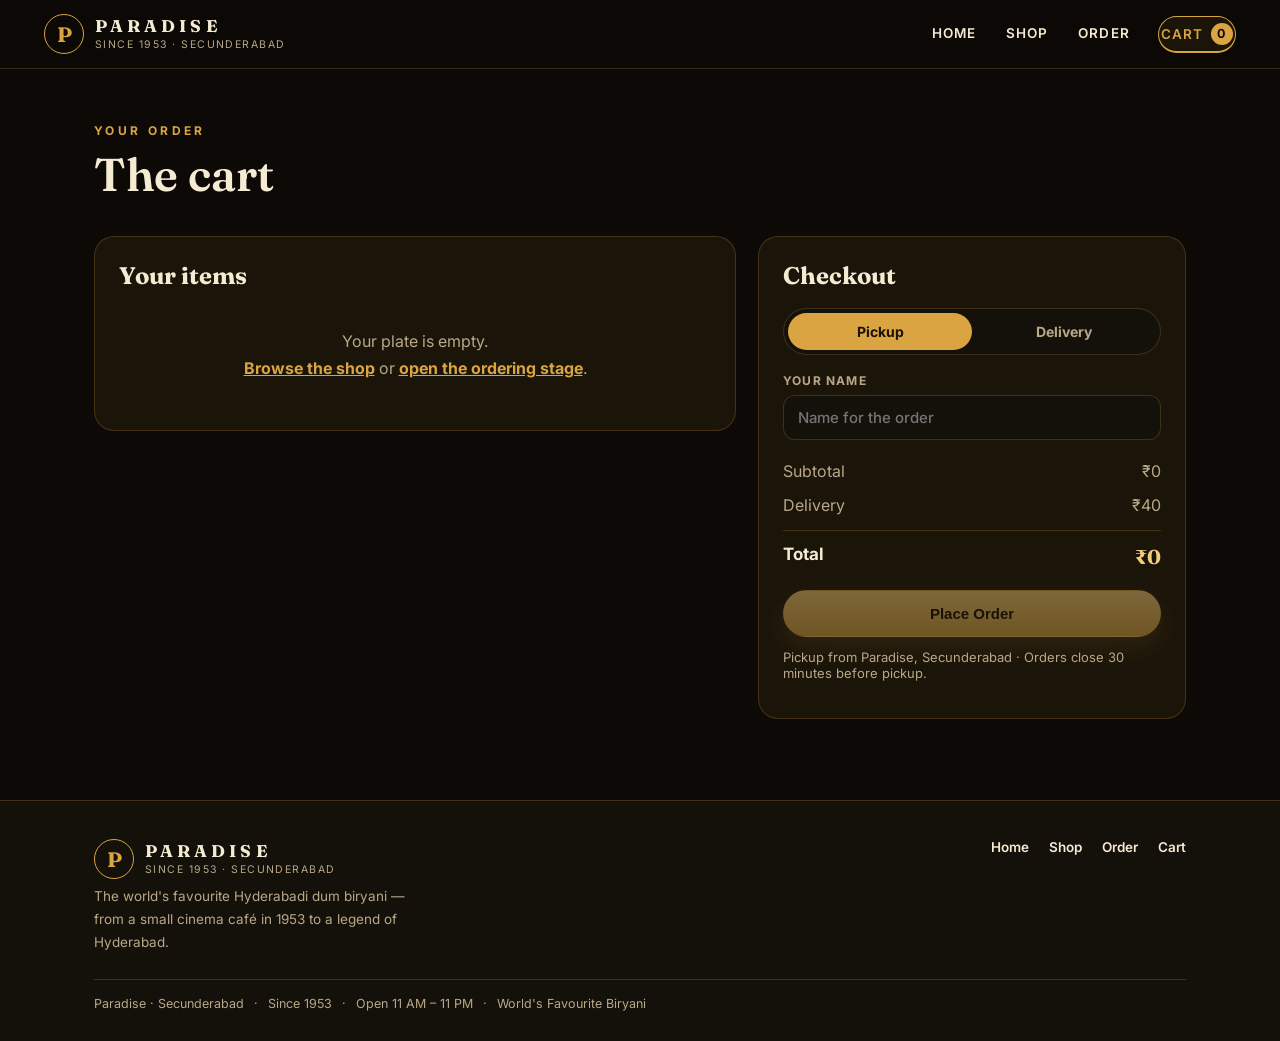
==== cart.html @ 835c9aaf "Complete multi-page site: landing, shop, cart + order stage on shared localStorage cart" ====
<!DOCTYPE html>
<html lang="en">
<head>
<meta charset="UTF-8">
<meta name="viewport" content="width=device-width, initial-scale=1.0, viewport-fit=cover">
<title>Cart — Paradise Restaurant | Your Order</title>
<meta name="description" content="Your Paradise order — review your biryanis and kebabs, choose pickup or delivery, and place the order.">
<link rel="icon" href="data:image/svg+xml,%3Csvg xmlns='http://www.w3.org/2000/svg' viewBox='0 0 64 64'%3E%3Ccircle cx='32' cy='32' r='30' fill='%230c0906' stroke='%23d9a441' stroke-width='2'/%3E%3Ctext x='32' y='44' font-family='Georgia,serif' font-size='34' font-weight='700' fill='%23d9a441' text-anchor='middle'%3EP%3C/text%3E%3C/svg%3E">
<link rel="preconnect" href="https://fonts.googleapis.com">
<link rel="preconnect" href="https://fonts.gstatic.com" crossorigin>
<link href="https://fonts.googleapis.com/css2?family=Fraunces:opsz,wght@9..144,500;9..144,600;9..144,700&family=Inter:wght@400;500;600;700&display=swap" rel="stylesheet">
<link rel="stylesheet" href="site.css">
</head>
<body class="site">

<header class="sitenav">
  <a class="brand" href="index.html">
    <span class="brand-mark">P</span>
    <span class="brand-text"><span class="brand-name">PARADISE</span><span class="brand-sub">Since 1953 · Secunderabad</span></span>
  </a>
  <nav class="navlinks">
    <a href="index.html">Home</a>
    <a href="shop.html">Shop</a>
    <a href="order.html">Order</a>
    <a class="cart-link active" href="cart.html" id="navCart">Cart <span class="cart-badge" data-cart-count>0</span></a>
  </nav>
</header>

<section class="sec" style="padding-top:clamp(36px,6vh,56px)">
  <div class="wrap">
    <div class="sec-head">
      <p class="eyebrow">Your Order</p>
      <h1 class="sec-title" style="font-family:var(--serif)">The cart</h1>
    </div>

    <div id="cartMain">
      <div class="cart-layout">
        <div class="panel">
          <h2>Your items</h2>
          <div id="cartLines"></div>
          <p class="cart-empty-page" id="cartEmptyPage">Your plate is empty.<br><a href="shop.html" style="color:var(--gold);font-weight:700">Browse the shop</a> or <a href="order.html" style="color:var(--gold);font-weight:700">open the ordering stage</a>.</p>
        </div>

        <div class="panel">
          <h2>Checkout</h2>
          <div class="mode-toggle" role="group" aria-label="Pickup or delivery">
            <button id="modePickup" class="active">Pickup</button>
            <button id="modeDelivery">Delivery</button>
          </div>
          <label class="field"><span>Your name</span><input id="custName" type="text" placeholder="Name for the order" autocomplete="name"></label>
          <div id="deliveryFields" hidden>
            <label class="field"><span>Delivery address</span><textarea id="custAddress" rows="3" placeholder="House no, street, area, landmark"></textarea></label>
          </div>
          <div class="tot-row"><span>Subtotal</span><span id="totSubtotal">₹0</span></div>
          <div class="tot-row" id="deliveryRow" hidden><span>Delivery</span><span>₹40</span></div>
          <div class="tot-row grand"><span>Total</span><span id="totGrand">₹0</span></div>
          <button class="btn btn-gold place-btn" id="placeOrder">Place Order</button>
          <p class="note-line">Pickup from Paradise, Secunderabad · Orders close 30 minutes before pickup.</p>
        </div>
      </div>
    </div>

    <div id="confirmMain" hidden>
      <div class="panel" style="max-width:620px;margin:0 auto;text-align:left">
        <div class="confirm-seal">✓</div>
        <h2 style="font-family:var(--serif);margin:0 0 6px;font-size:28px">Order confirmed</h2>
        <p style="color:var(--muted);margin:0">Thank you — the handi is on the dum.</p>
        <div class="confirm-card">
          <div class="confirm-row"><span>Receipt no.</span><strong id="cReceipt">PRD-000000</strong></div>
          <div class="confirm-row"><span id="cWhenLabel">Pickup time</span><strong id="cWhen">—</strong></div>
          <div class="confirm-row"><span>Mode</span><strong id="cMode">Pickup</strong></div>
          <div class="confirm-row"><span>Name</span><strong id="cName">—</strong></div>
          <div class="confirm-row"><span>Total</span><strong id="cTotal">₹0</strong></div>
        </div>
        <div id="cItems" style="color:var(--muted);line-height:1.8"></div>
        <p class="note-line">Orders close 30 minutes before pickup.</p>
        <a class="btn btn-gold" href="shop.html" style="margin-top:10px">Order More →</a>
      </div>
    </div>

  </div>
</section>

<footer class="sitefoot">
  <div class="wrap">
    <div class="foot-grid">
      <div>
        <a class="brand" href="index.html" style="text-decoration:none;display:flex;align-items:center;gap:11px">
          <span class="brand-mark">P</span>
          <span class="brand-text"><span class="brand-name">PARADISE</span><span class="brand-sub">Since 1953 · Secunderabad</span></span>
        </a>
        <p>The world's favourite Hyderabadi dum biryani — from a small cinema café in 1953 to a legend of Hyderabad.</p>
      </div>
      <nav class="foot-links">
        <a href="index.html">Home</a><a href="shop.html">Shop</a><a href="order.html">Order</a><a href="cart.html">Cart</a>
      </nav>
    </div>
    <div class="foot-base"><span>Paradise · Secunderabad</span><span>·</span><span>Since 1953</span><span>·</span><span>Open 11 AM – 11 PM</span><span>·</span><span>World's Favourite Biryani</span></div>
  </div>
</footer>

<script src="cart.js"></script>
<script src="cartpage.js"></script>
</body>
</html>
---- site.css ----
/* Paradise — shared site styles (landing / shop / cart) + order-page nav links.
   Same tokens as style.css: near-black warm, gold/saffron, Fraunces + Inter. */
:root{
  --bg:#0c0906; --bg2:#14100a; --panel:#1a1409; --line:rgba(217,164,65,.22);
  --gold:#d9a441; --gold2:#f3cd7a; --cream:#f5ead2; --muted:#b9a888; --red:#b3402e;
  --serif:'Fraunces',Georgia,serif; --sans:'Inter',system-ui,sans-serif;
}
*{box-sizing:border-box}
html{scroll-behavior:smooth}
body.site{margin:0;background:var(--bg);color:var(--cream);font-family:var(--sans);-webkit-font-smoothing:antialiased;overflow-x:clip}
body.site a{color:inherit}
img{max-width:100%}

/* ---------- shared nav ---------- */
.sitenav{position:sticky;top:0;z-index:60;display:flex;align-items:center;gap:28px;
  padding:14px clamp(16px,4vw,44px);background:rgba(12,9,6,.9);backdrop-filter:blur(10px);
  border-bottom:1px solid var(--line)}
.sitenav .brand{display:flex;align-items:center;gap:11px;text-decoration:none;margin-right:auto}
.brand-mark{width:40px;height:40px;border-radius:50%;border:1.5px solid var(--gold);display:flex;align-items:center;justify-content:center;
  font-family:var(--serif);font-weight:700;font-size:21px;color:var(--gold);flex:none}
.brand-text{display:flex;flex-direction:column;line-height:1.1}
.brand-name{font-family:var(--serif);font-weight:700;letter-spacing:.24em;font-size:17px}
.brand-sub{font-size:10.5px;letter-spacing:.14em;color:var(--muted);text-transform:uppercase;margin-top:3px}
.navlinks{display:flex;gap:26px;align-items:center}
.navlinks a{text-decoration:none;font-size:13.5px;font-weight:600;letter-spacing:.08em;text-transform:uppercase;color:var(--muted);padding:6px 2px;border-bottom:2px solid transparent}
.navlinks a:hover{color:var(--cream)}
.navlinks a.active{color:var(--gold);border-color:var(--gold)}
.cart-link{display:inline-flex;align-items:center;gap:8px;text-decoration:none;border:1px solid var(--line);
  border-radius:999px;padding:8px 15px;font-weight:600;font-size:13.5px;background:var(--panel)}
.cart-link:hover{border-color:var(--gold)}
.cart-badge{background:var(--gold);color:#0c0906;border-radius:999px;min-width:22px;height:22px;display:inline-flex;align-items:center;justify-content:center;font-size:12.5px;font-weight:700;padding:0 6px}
@keyframes pop{0%{transform:scale(1)}35%{transform:scale(1.22)}100%{transform:scale(1)}}
.pop{animation:pop .38s ease}
@media(max-width:640px){ .navlinks{gap:15px} .navlinks a{font-size:12px} .brand-sub{display:none} .brand-name{font-size:15px} }
@media(max-width:480px){
  .sitenav{gap:10px;padding:11px 12px;flex-wrap:wrap}
  .sitenav .brand{gap:8px}
  .brand-mark{width:34px;height:34px;font-size:18px}
  .brand-name{font-size:13.5px;letter-spacing:.16em}
  .navlinks{gap:11px;flex-wrap:wrap;row-gap:7px;justify-content:flex-end;min-width:0}
  .navlinks a{font-size:11px;letter-spacing:.04em}
  .cart-link{padding:6px 10px;font-size:12px;gap:6px}
  .cart-badge{min-width:19px;height:19px;font-size:11px}
}

/* nav links inside the order-stage topbar */
.pagenav{display:flex;gap:18px;margin-right:18px}
.pagenav a{text-decoration:none;font-size:12.5px;font-weight:600;letter-spacing:.08em;text-transform:uppercase;color:var(--muted)}
.pagenav a:hover{color:var(--gold2,#f3cd7a)}
@media(max-width:860px){ .pagenav{gap:12px;margin-right:10px} .pagenav a{font-size:11.5px} }

/* ---------- buttons / reveal ---------- */
.btn{display:inline-flex;align-items:center;gap:10px;text-decoration:none;font-weight:700;font-size:15px;
  border-radius:999px;padding:14px 28px;border:1px solid transparent;cursor:pointer;transition:transform .15s ease,box-shadow .15s ease}
.btn:active{transform:scale(.97)}
.btn-gold{background:linear-gradient(180deg,var(--gold2),var(--gold));color:#191104;box-shadow:0 10px 28px rgba(217,164,65,.25)}
.btn-gold:hover{box-shadow:0 14px 34px rgba(217,164,65,.4)}
.btn-ghost{background:transparent;color:var(--cream);border-color:var(--line)}
.btn-ghost:hover{border-color:var(--gold)}
.rv{opacity:0;transform:translateY(26px);transition:opacity .7s ease,transform .7s ease}
.rv.in{opacity:1;transform:none}
@media(prefers-reduced-motion:reduce){ .rv{opacity:1;transform:none;transition:none} }

.wrap{max-width:1180px;margin:0 auto;padding:0 clamp(16px,4vw,44px)}
.sec{padding:clamp(56px,9vh,96px) 0}
.sec-head{max-width:640px;margin-bottom:36px}
.eyebrow{font-size:12px;letter-spacing:.28em;text-transform:uppercase;color:var(--gold);font-weight:700;margin:0 0 12px}
.sec-title{font-family:var(--serif);font-size:clamp(30px,4.4vw,46px);line-height:1.08;margin:0 0 12px;font-weight:600}
.sec-sub{color:var(--muted);line-height:1.65;margin:0}

/* ---------- landing hero ---------- */
.hero-l{position:relative;overflow:hidden;padding:clamp(48px,8vh,84px) 0 clamp(56px,9vh,90px);
  background:radial-gradient(60% 50% at 72% 40%,rgba(217,164,65,.13),transparent 65%),var(--bg)}
.hero-grid{display:grid;grid-template-columns:1.05fr .95fr;gap:clamp(24px,4vw,56px);align-items:center}
.hero-word{font-family:var(--serif);font-weight:700;font-size:clamp(52px,8.5vw,104px);line-height:.98;letter-spacing:.01em;margin:0}
.hero-word em{font-style:normal;color:var(--gold)}
.hero-tag{font-family:var(--serif);font-size:clamp(19px,2.4vw,26px);color:var(--gold2);margin:18px 0 14px}
.hero-copy{color:var(--muted);line-height:1.7;max-width:480px;margin:0 0 28px}
.hero-ctas{display:flex;gap:14px;flex-wrap:wrap}
.hero-stats{display:flex;gap:34px;margin-top:36px;flex-wrap:wrap}
.hstat b{font-family:var(--serif);font-size:24px;color:var(--cream);display:block}
.hstat span{font-size:12px;letter-spacing:.12em;text-transform:uppercase;color:var(--muted)}
.hero-plate{position:relative;display:flex;align-items:center;justify-content:center}
.hero-plate img{width:min(480px,86vw);aspect-ratio:1;border-radius:50%;object-fit:cover;
  box-shadow:0 40px 90px rgba(0,0,0,.65),0 0 0 1px var(--line);animation:spinSlow 46s linear infinite}
.hero-plate::after{content:'DUM PUKHT · SEALED & SLOW-COOKED';position:absolute;bottom:6px;left:50%;transform:translateX(-50%);
  font-size:10.5px;letter-spacing:.3em;color:var(--muted);white-space:nowrap}
@keyframes spinSlow{to{transform:rotate(360deg)}}
@media(prefers-reduced-motion:reduce){ .hero-plate img{animation:none} }
.marquee{border-block:1px solid var(--line);padding:13px 0;overflow:hidden;white-space:nowrap;background:var(--bg2)}
.marquee-track{display:inline-block;animation:mq 26s linear infinite;font-family:var(--serif);letter-spacing:.22em;font-size:14px;color:var(--gold)}
@keyframes mq{to{transform:translateX(-50%)}}
@media(max-width:860px){ .hero-grid{grid-template-columns:1fr} .hero-plate{order:-1} .hero-plate img{width:min(320px,80vw)} }

/* ---------- signature strip ---------- */
.sig-grid{display:grid;grid-template-columns:repeat(3,1fr);gap:18px}
.sig-card{display:block;text-decoration:none;background:var(--panel);border:1px solid var(--line);border-radius:20px;padding:18px;text-align:center;transition:transform .2s ease,border-color .2s ease}
.sig-card:hover{transform:translateY(-5px);border-color:var(--gold)}
.sig-card img{width:150px;height:150px;border-radius:50%;object-fit:cover;margin:4px auto 12px;transition:transform .8s ease}
.sig-card:hover img{transform:rotate(40deg)}
.sig-card h3{font-family:var(--serif);margin:0 0 4px;font-size:19px}
.sig-card p{margin:0;color:var(--muted);font-size:13px}
.sig-card .sig-price{color:var(--gold);font-weight:700;margin-top:8px;display:block}
@media(max-width:860px){ .sig-grid{grid-template-columns:repeat(2,1fr)} }
@media(max-width:480px){ .sig-grid{grid-template-columns:1fr 1fr;gap:12px} .sig-card img{width:104px;height:104px} .sig-card h3{font-size:16px} }

/* ---------- story / steps / outlets ---------- */
.timeline{display:grid;grid-template-columns:repeat(4,1fr);gap:18px}
.tl{background:var(--panel);border:1px solid var(--line);border-radius:18px;padding:22px}
.tl b{font-family:var(--serif);font-size:30px;color:var(--gold);display:block;margin-bottom:8px}
.tl p{margin:0;color:var(--muted);line-height:1.6;font-size:14.5px}
@media(max-width:860px){ .timeline{grid-template-columns:1fr 1fr} }
@media(max-width:480px){ .timeline{grid-template-columns:1fr} }
.steps{display:grid;grid-template-columns:repeat(3,1fr);gap:18px}
.step{background:var(--panel);border:1px solid var(--line);border-radius:18px;padding:24px}
.step .num{font-family:var(--serif);font-size:15px;color:#0c0906;background:var(--gold);width:34px;height:34px;border-radius:50%;display:flex;align-items:center;justify-content:center;font-weight:700;margin-bottom:14px}
.step h3{font-family:var(--serif);margin:0 0 8px;font-size:20px}
.step p{margin:0;color:var(--muted);line-height:1.65;font-size:14.5px}
@media(max-width:860px){ .steps{grid-template-columns:1fr} }
.outlets{display:grid;grid-template-columns:repeat(2,1fr);gap:14px}
.outlet{border:1px solid var(--line);border-radius:16px;padding:18px 20px;background:var(--bg2);display:flex;justify-content:space-between;gap:12px;align-items:baseline}
.outlet b{font-family:var(--serif);font-size:18px}
.outlet span{color:var(--muted);font-size:13px;white-space:nowrap}
.outlet .flag{color:var(--gold);font-size:11px;letter-spacing:.16em;text-transform:uppercase;font-weight:700}
@media(max-width:640px){ .outlets{grid-template-columns:1fr} }

/* ---------- footer ---------- */
.sitefoot{border-top:1px solid var(--line);background:var(--bg2);padding:38px 0 30px;margin-top:0}
.foot-grid{display:flex;gap:26px;flex-wrap:wrap;justify-content:space-between;align-items:flex-start}
.sitefoot p{color:var(--muted);font-size:13.5px;line-height:1.7;margin:6px 0 0;max-width:340px}
.foot-links{display:flex;gap:20px}
.foot-links a{text-decoration:none;color:var(--muted);font-size:13.5px;font-weight:600}
.foot-links a:hover{color:var(--gold)}
.foot-base{margin-top:26px;padding-top:16px;border-top:1px solid var(--line);color:var(--muted);font-size:12.5px;display:flex;gap:10px;flex-wrap:wrap}

/* ---------- shop ---------- */
.shop-tools{display:flex;gap:14px;flex-wrap:wrap;align-items:center;margin-bottom:22px}
.chips{display:flex;gap:9px;flex-wrap:wrap}
.chip{border:1px solid var(--line);background:var(--panel);color:var(--muted);border-radius:999px;padding:9px 17px;font:600 13.5px var(--sans);cursor:pointer}
.chip:hover{color:var(--cream)}
.chip.active{background:var(--gold);color:#191104;border-color:var(--gold)}
.searchbox{margin-left:auto;background:var(--panel);border:1px solid var(--line);border-radius:999px;padding:11px 18px;color:var(--cream);font:500 14px var(--sans);min-width:220px;outline:none}
.searchbox:focus{border-color:var(--gold)}
@media(max-width:640px){ .searchbox{margin-left:0;width:100%} }
.shop-grid{display:grid;grid-template-columns:repeat(3,1fr);gap:18px}
.pcard{background:var(--panel);border:1px solid var(--line);border-radius:20px;overflow:hidden;display:flex;flex-direction:column}
.pcard-img{height:190px;background:radial-gradient(circle at 50% 38%,#241a0d,#120d06);display:flex;align-items:center;justify-content:center;position:relative}
.pcard-img img{width:158px;height:158px;border-radius:50%;object-fit:cover;transition:transform .8s ease}
.pcard:hover .pcard-img img{transform:rotate(36deg)}
.pcard-initial{font-family:var(--serif);font-size:64px;color:var(--gold);width:158px;height:158px;border-radius:50%;border:1.5px dashed var(--line);display:flex;align-items:center;justify-content:center}
.pcard-tag{position:absolute;top:12px;left:14px;font-size:10.5px;letter-spacing:.16em;text-transform:uppercase;color:var(--gold);font-weight:700}
.pcard-body{padding:18px;display:flex;flex-direction:column;gap:7px;flex:1}
.pcard-body h3{font-family:var(--serif);margin:0;font-size:20px}
.pcard-body p{margin:0;color:var(--muted);font-size:14px;line-height:1.6;flex:1}
.pcard-foot{display:flex;align-items:center;justify-content:space-between;margin-top:10px}
.pcard-price{font-family:var(--serif);font-size:21px;color:var(--gold2)}
.pcard-noprice{color:var(--muted);font-size:13px;font-style:italic}
.add-small{background:linear-gradient(180deg,var(--gold2),var(--gold));color:#191104;border:none;font:700 14px var(--sans);border-radius:999px;padding:11px 20px;cursor:pointer}
.add-small:active{transform:scale(.96)}
.shop-empty{color:var(--muted);text-align:center;padding:44px 0;display:none}
@media(max-width:960px){ .shop-grid{grid-template-columns:repeat(2,1fr)} }
@media(max-width:560px){ .shop-grid{grid-template-columns:1fr} }

/* ---------- cart page ---------- */
.cart-layout{display:grid;grid-template-columns:1.5fr 1fr;gap:22px;align-items:start}
@media(max-width:900px){ .cart-layout{grid-template-columns:1fr} }
.panel{background:var(--panel);border:1px solid var(--line);border-radius:20px;padding:24px}
.panel h2{font-family:var(--serif);margin:0 0 18px;font-size:24px}
.cline{display:flex;gap:15px;padding:15px 0;border-bottom:1px solid var(--line);align-items:center}
.cline:last-child{border-bottom:none}
.cline img,.cline .cline-disc{width:66px;height:66px;border-radius:50%;object-fit:cover;flex:none}
.cline .cline-disc{background:radial-gradient(circle at 35% 30%,#f3cd7a,#d9a441);color:#0c0906;font-family:var(--serif);font-weight:700;font-size:26px;display:flex;align-items:center;justify-content:center}
.cline-body{flex:1;min-width:0}
.cline-top{display:flex;justify-content:space-between;gap:10px;align-items:baseline}
.cline-name{font-family:var(--serif);font-size:17.5px}
.cline-price{font-weight:700;color:var(--gold2);white-space:nowrap}
.cline-controls{display:flex;gap:12px;align-items:center;margin-top:9px;flex-wrap:wrap}
.stepper{display:inline-flex;align-items:center;gap:2px;border:1px solid var(--line);border-radius:999px;overflow:hidden}
.stepper button{width:30px;height:30px;background:transparent;border:none;color:var(--cream);font-size:16px;cursor:pointer}
.stepper span{min-width:24px;text-align:center;font-weight:700}
select.spice{background:var(--bg2);color:var(--cream);border:1px solid var(--line);border-radius:999px;padding:6px 11px;font:600 12.5px var(--sans)}
.remove-btn{background:none;border:none;color:var(--red);font:600 12.5px var(--sans);cursor:pointer;padding:4px}
.mode-toggle{display:flex;background:var(--bg2);border:1px solid var(--line);border-radius:999px;padding:4px;margin-bottom:18px}
.mode-toggle button{flex:1;border:none;background:transparent;color:var(--muted);font:700 14px var(--sans);padding:10px;border-radius:999px;cursor:pointer}
.mode-toggle button.active{background:var(--gold);color:#191104}
.field{display:block;margin-bottom:14px}
.field span{display:block;font-size:12px;letter-spacing:.1em;text-transform:uppercase;color:var(--muted);margin-bottom:7px;font-weight:700}
.field input,.field textarea{width:100%;background:var(--bg2);border:1px solid var(--line);border-radius:12px;color:var(--cream);font:500 15px var(--sans);padding:12px 14px;outline:none;resize:vertical}
.field input:focus,.field textarea:focus{border-color:var(--gold)}
.tot-row{display:flex;justify-content:space-between;padding:7px 0;color:var(--muted)}
.tot-row.grand{border-top:1px solid var(--line);margin-top:8px;padding-top:13px;color:var(--cream);font-weight:700;font-size:17px}
.tot-row.grand span:last-child{color:var(--gold2);font-family:var(--serif);font-size:20px}
.place-btn{width:100%;margin-top:14px;justify-content:center}
.place-btn:disabled{opacity:.45;cursor:not-allowed}
.cart-empty-page{text-align:center;color:var(--muted);padding:20px 0 8px;line-height:1.7}
.confirm-card{border:1px solid var(--line);border-radius:14px;padding:6px 16px;margin:16px 0;background:var(--bg2)}
.confirm-row{display:flex;justify-content:space-between;padding:10px 0;border-bottom:1px solid var(--line)}
.confirm-row:last-child{border-bottom:none}
.confirm-row span{color:var(--muted)}
.confirm-seal{width:58px;height:58px;border-radius:50%;background:var(--gold);color:#191104;font-size:27px;display:flex;align-items:center;justify-content:center;margin-bottom:14px}
.note-line{color:var(--muted);font-size:13px;margin-top:12px}
.sticky-cartbar{position:fixed;left:12px;right:12px;bottom:12px;z-index:55;display:none;align-items:center;justify-content:space-between;gap:10px;
  background:linear-gradient(180deg,var(--gold2),var(--gold));color:#191104;border-radius:999px;padding:13px 20px;text-decoration:none;font-weight:700;box-shadow:0 14px 34px rgba(0,0,0,.5)}
@media(max-width:860px){ .sticky-cartbar.show{display:flex} body.site{padding-bottom:0} }
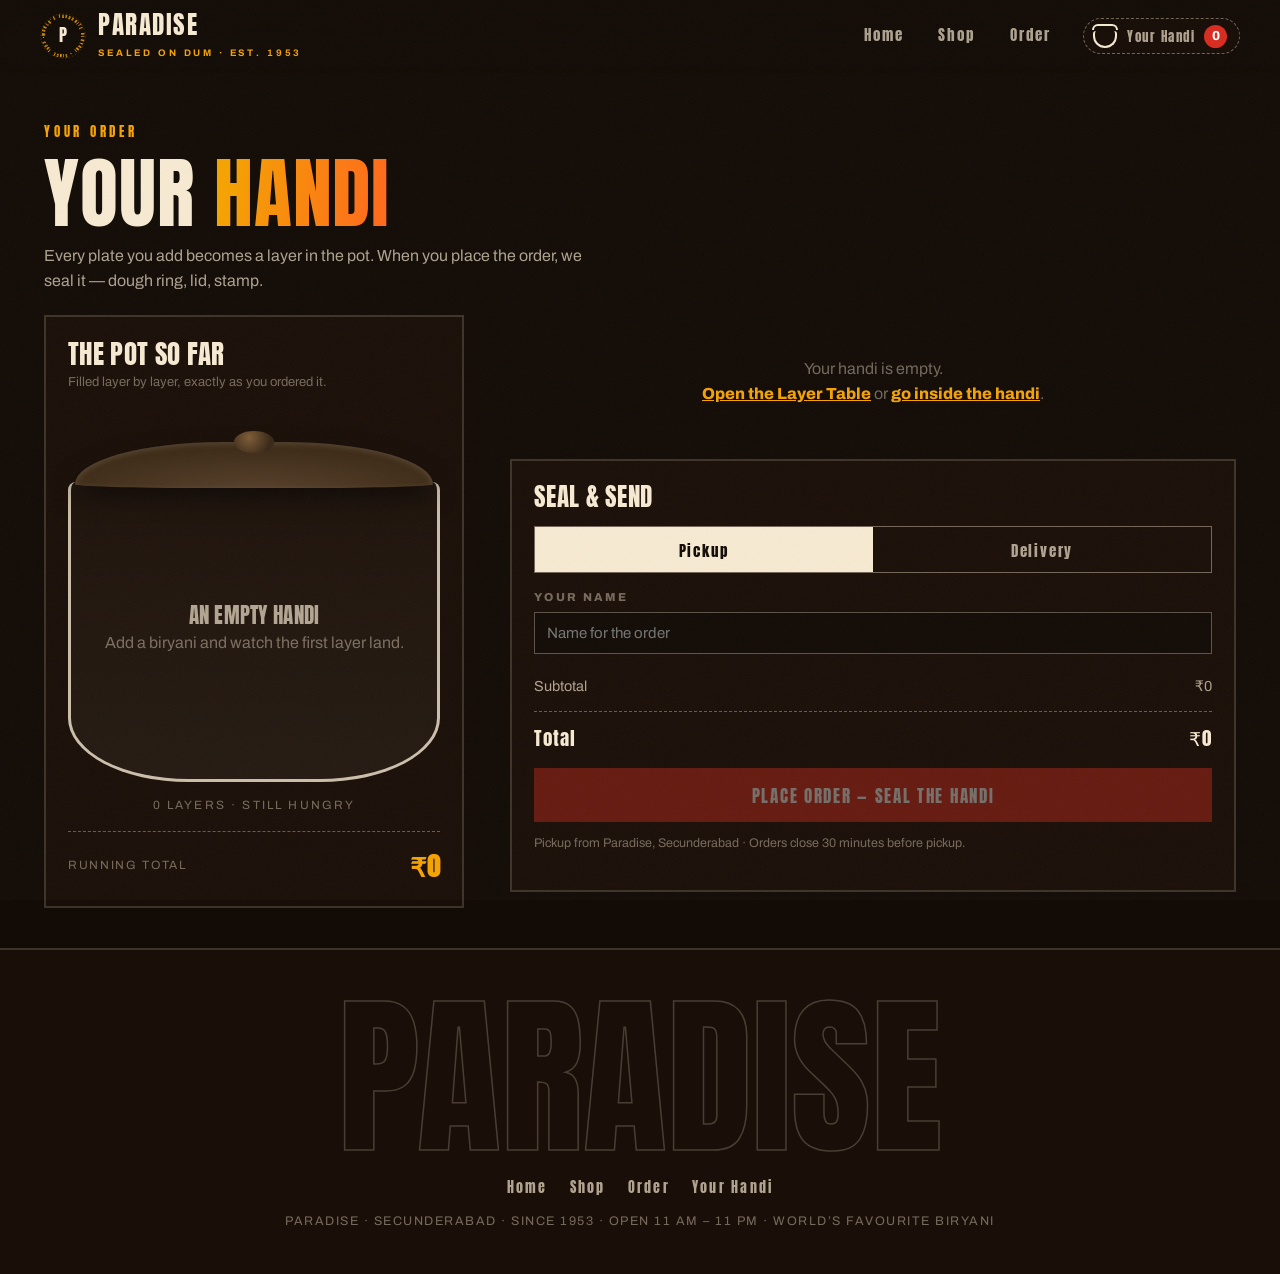
==== commit 3f2224b3: "TOTAL REBUILD — THE SEALED HANDI: break-the-seal hero, layer-peel scroll, strata shop, handi-fill ca" ====
--- a/cart.html
+++ b/cart.html
@@ -3,103 +3,117 @@
 <head>
 <meta charset="UTF-8">
 <meta name="viewport" content="width=device-width, initial-scale=1.0, viewport-fit=cover">
-<title>Cart — Paradise Restaurant | Your Order</title>
-<meta name="description" content="Your Paradise order — review your biryanis and kebabs, choose pickup or delivery, and place the order.">
-<link rel="icon" href="data:image/svg+xml,%3Csvg xmlns='http://www.w3.org/2000/svg' viewBox='0 0 64 64'%3E%3Ccircle cx='32' cy='32' r='30' fill='%230c0906' stroke='%23d9a441' stroke-width='2'/%3E%3Ctext x='32' y='44' font-family='Georgia,serif' font-size='34' font-weight='700' fill='%23d9a441' text-anchor='middle'%3EP%3C/text%3E%3C/svg%3E">
-<link rel="preconnect" href="https://fonts.googleapis.com">
-<link rel="preconnect" href="https://fonts.gstatic.com" crossorigin>
-<link href="https://fonts.googleapis.com/css2?family=Fraunces:opsz,wght@9..144,500;9..144,600;9..144,700&family=Inter:wght@400;500;600;700&display=swap" rel="stylesheet">
-<link rel="stylesheet" href="site.css">
+<title>Your Handi — Cart | Paradise Restaurant</title>
+<meta name="description" content="Your handi at Paradise — watch it fill layer by layer, then we seal it for pickup or delivery.">
+<link rel="icon" href="data:image/svg+xml,%3Csvg xmlns='http://www.w3.org/2000/svg' viewBox='0 0 64 64'%3E%3Ccircle cx='32' cy='32' r='29' fill='%23120b06' stroke='%23f5a301' stroke-width='3'/%3E%3Ctext x='32' y='44' font-family='Arial Black' font-size='30' fill='%23f5a301' text-anchor='middle'%3EP%3C/text%3E%3C/svg%3E">
+<link rel="stylesheet" href="handi.css">
 </head>
-<body class="site">
+<body>
 
-<header class="sitenav">
-  <a class="brand" href="index.html">
-    <span class="brand-mark">P</span>
-    <span class="brand-text"><span class="brand-name">PARADISE</span><span class="brand-sub">Since 1953 · Secunderabad</span></span>
+<div class="loader" id="loader"><div class="loader-stamp">PARADISE</div><small>Checking your handi…</small></div>
+
+<header class="hnav">
+  <a class="hbrand" href="index.html">
+    <span class="rotor" data-rotor style="width:46px;height:46px"></span>
+    <span><span class="hbrand-name">PARADISE</span><span class="hbrand-sub">Sealed on dum · Est. 1953</span></span>
   </a>
-  <nav class="navlinks">
+  <nav class="hlinks">
     <a href="index.html">Home</a>
     <a href="shop.html">Shop</a>
     <a href="order.html">Order</a>
-    <a class="cart-link active" href="cart.html" id="navCart">Cart <span class="cart-badge" data-cart-count>0</span></a>
+    <a class="handi-meter" href="cart.html" data-handi-meter aria-label="Your handi — view cart">
+      <span class="hm-pot"><span class="hm-lid"></span><span class="hm-body"><span class="hm-fill" data-handi-fill></span></span></span>
+      <span class="hm-label">Your Handi</span><span class="hm-count" data-cart-count>0</span>
+    </a>
   </nav>
 </header>
 
-<section class="sec" style="padding-top:clamp(36px,6vh,56px)">
+<section class="cart-head-sec">
   <div class="wrap">
-    <div class="sec-head">
-      <p class="eyebrow">Your Order</p>
-      <h1 class="sec-title" style="font-family:var(--serif)">The cart</h1>
-    </div>
-
-    <div id="cartMain">
-      <div class="cart-layout">
-        <div class="panel">
-          <h2>Your items</h2>
-          <div id="cartLines"></div>
-          <p class="cart-empty-page" id="cartEmptyPage">Your plate is empty.<br><a href="shop.html" style="color:var(--gold);font-weight:700">Browse the shop</a> or <a href="order.html" style="color:var(--gold);font-weight:700">open the ordering stage</a>.</p>
-        </div>
-
-        <div class="panel">
-          <h2>Checkout</h2>
-          <div class="mode-toggle" role="group" aria-label="Pickup or delivery">
-            <button id="modePickup" class="active">Pickup</button>
-            <button id="modeDelivery">Delivery</button>
-          </div>
-          <label class="field"><span>Your name</span><input id="custName" type="text" placeholder="Name for the order" autocomplete="name"></label>
-          <div id="deliveryFields" hidden>
-            <label class="field"><span>Delivery address</span><textarea id="custAddress" rows="3" placeholder="House no, street, area, landmark"></textarea></label>
-          </div>
-          <div class="tot-row"><span>Subtotal</span><span id="totSubtotal">₹0</span></div>
-          <div class="tot-row" id="deliveryRow" hidden><span>Delivery</span><span>₹40</span></div>
-          <div class="tot-row grand"><span>Total</span><span id="totGrand">₹0</span></div>
-          <button class="btn btn-gold place-btn" id="placeOrder">Place Order</button>
-          <p class="note-line">Pickup from Paradise, Secunderabad · Orders close 30 minutes before pickup.</p>
-        </div>
-      </div>
-    </div>
-
-    <div id="confirmMain" hidden>
-      <div class="panel" style="max-width:620px;margin:0 auto;text-align:left">
-        <div class="confirm-seal">✓</div>
-        <h2 style="font-family:var(--serif);margin:0 0 6px;font-size:28px">Order confirmed</h2>
-        <p style="color:var(--muted);margin:0">Thank you — the handi is on the dum.</p>
-        <div class="confirm-card">
-          <div class="confirm-row"><span>Receipt no.</span><strong id="cReceipt">PRD-000000</strong></div>
-          <div class="confirm-row"><span id="cWhenLabel">Pickup time</span><strong id="cWhen">—</strong></div>
-          <div class="confirm-row"><span>Mode</span><strong id="cMode">Pickup</strong></div>
-          <div class="confirm-row"><span>Name</span><strong id="cName">—</strong></div>
-          <div class="confirm-row"><span>Total</span><strong id="cTotal">₹0</strong></div>
-        </div>
-        <div id="cItems" style="color:var(--muted);line-height:1.8"></div>
-        <p class="note-line">Orders close 30 minutes before pickup.</p>
-        <a class="btn btn-gold" href="shop.html" style="margin-top:10px">Order More →</a>
-      </div>
-    </div>
-
+    <p class="eyebrow">Your order</p>
+    <h1 class="sec-title">Your <span class="flame-text">Handi</span></h1>
+    <p class="sec-sub">Every plate you add becomes a layer in the pot. When you place the order, we seal it — dough ring, lid, stamp.</p>
   </div>
 </section>
 
+<div class="wrap" id="cartMain">
+  <div class="cart-layout">
+    <aside class="big-handi-panel">
+      <h2>The Pot So Far</h2>
+      <p class="bh-sub">Filled layer by layer, exactly as you ordered it.</p>
+      <div class="bh-wrap" id="bhWrap">
+        <div class="bh-sealring" aria-hidden="true"></div>
+        <div class="bh-lid" aria-hidden="true"></div>
+        <div class="bh-pot" id="bhPot">
+          <div class="bh-empty" id="bhEmpty"><span class="anton">An empty handi</span><span>Add a biryani and watch the first layer land.</span></div>
+        </div>
+      </div>
+      <p class="bh-cap" id="bhCap">0 layers · still hungry</p>
+      <div class="bh-total"><span style="letter-spacing:.14em;font-size:12px;color:var(--cream-faint)">RUNNING TOTAL</span><b id="bhTotal">₹0</b></div>
+    </aside>
+
+    <div>
+      <div class="layer-lines" id="cartLines"></div>
+      <p class="cart-empty-note" id="cartEmptyPage">Your handi is empty.<br><a href="shop.html" style="color:var(--saffron);font-weight:800">Open the Layer Table</a> or <a href="order.html" style="color:var(--saffron);font-weight:800">go inside the handi</a>.</p>
+
+      <div class="checkout-panel">
+        <h2>Seal &amp; Send</h2>
+        <div class="mode-toggle" role="group" aria-label="Pickup or delivery">
+          <button id="modePickup" class="active">Pickup</button>
+          <button id="modeDelivery">Delivery</button>
+        </div>
+        <label class="field"><span>Your name</span><input id="custName" type="text" placeholder="Name for the order" autocomplete="name"></label>
+        <div id="deliveryFields" hidden>
+          <label class="field"><span>Delivery address</span><textarea id="custAddress" rows="3" placeholder="House no, street, area, landmark"></textarea></label>
+        </div>
+        <div class="tot-row"><span>Subtotal</span><span id="totSubtotal">₹0</span></div>
+        <div class="tot-row" id="deliveryRow" hidden><span>Delivery</span><span>₹40</span></div>
+        <div class="tot-row grand"><span>Total</span><span id="totGrand">₹0</span></div>
+        <button class="btn btn-chilli place-btn" id="placeOrder">Place order — seal the handi</button>
+        <p class="note-line">Pickup from Paradise, Secunderabad · Orders close 30 minutes before pickup.</p>
+      </div>
+    </div>
+  </div>
+</div>
+
+<div class="wrap" id="confirmMain" hidden>
+  <div class="confirm-wrap">
+    <div class="receipt">
+      <span class="receipt-stamp" id="receiptStamp">SEALED · PRD-000000</span>
+      <div class="receipt-row"><span>Receipt no.</span><strong id="cReceipt">PRD-000000</strong></div>
+      <div class="receipt-row"><span id="cWhenLabel">Pickup time</span><strong id="cWhen">—</strong></div>
+      <div class="receipt-row"><span>Mode</span><strong id="cMode">Pickup</strong></div>
+      <div class="receipt-row"><span>Name</span><strong id="cName">—</strong></div>
+      <div class="receipt-row"><span>Total</span><strong id="cTotal">₹0</strong></div>
+      <div class="receipt-items" id="cItems"></div>
+      <p class="note-line">Your handi is sealed and on the dum. Orders close 30 minutes before pickup.</p>
+      <a class="btn btn-flame" href="shop.html" style="margin-top:12px">Start another handi →</a>
+    </div>
+  </div>
+</div>
+
 <footer class="sitefoot">
   <div class="wrap">
-    <div class="foot-grid">
-      <div>
-        <a class="brand" href="index.html" style="text-decoration:none;display:flex;align-items:center;gap:11px">
-          <span class="brand-mark">P</span>
-          <span class="brand-text"><span class="brand-name">PARADISE</span><span class="brand-sub">Since 1953 · Secunderabad</span></span>
-        </a>
-        <p>The world's favourite Hyderabadi dum biryani — from a small cinema café in 1953 to a legend of Hyderabad.</p>
-      </div>
-      <nav class="foot-links">
-        <a href="index.html">Home</a><a href="shop.html">Shop</a><a href="order.html">Order</a><a href="cart.html">Cart</a>
-      </nav>
-    </div>
-    <div class="foot-base"><span>Paradise · Secunderabad</span><span>·</span><span>Since 1953</span><span>·</span><span>Open 11 AM – 11 PM</span><span>·</span><span>World's Favourite Biryani</span></div>
+    <div class="foot-word">PARADISE</div>
+    <nav class="foot-links"><a href="index.html">Home</a><a href="shop.html">Shop</a><a href="order.html">Order</a><a href="cart.html">Your Handi</a></nav>
+    <p class="foot-base">Paradise · Secunderabad · Since 1953 · Open 11 AM – 11 PM · World&#8217;s Favourite Biryani</p>
   </div>
 </footer>
 
+<div class="seal-overlay" id="sealOverlay" aria-hidden="true">
+  <div class="seal-card">
+    <div class="seal-anim-pot">
+      <div class="seal-anim-lid" id="sealAnimLid"></div>
+      <div class="seal-anim-ring" id="sealAnimRing"></div>
+      <div class="seal-anim-body" id="sealAnimBody"></div>
+    </div>
+    <p class="anton" style="font-size:22px;letter-spacing:.14em;color:var(--saffron)">Sealing your handi…</p>
+  </div>
+</div>
+
+<script src="vendor/gsap.min.js"></script>
 <script src="cart.js"></script>
+<script src="handi.js"></script>
 <script src="cartpage.js"></script>
 </body>
 </html>
--- a/handi.css
+++ b/handi.css
@@ -0,0 +1,433 @@
+/* ============================================================
+   PARADISE — THE SEALED HANDI design system
+   Grammar: sealed handi / layers of the biryani / spice poster.
+   Palette: charcoal-brown black, rice-cream, turmeric-saffron
+   flame, chilli red. Type: Anton poster caps + Archivo.
+   NO serif. NO fade-rise reveals. Peels, cracks, stamps only.
+   ============================================================ */
+@font-face { font-family: 'Anton'; src: url('fonts/anton.woff2') format('woff2'); font-weight: 400; font-display: swap; }
+@font-face { font-family: 'Archivo'; src: url('fonts/archivo.woff2') format('woff2'); font-weight: 400 900; font-display: swap; }
+
+:root {
+  --ink: #120b06;
+  --ink-2: #1a0f08;
+  --ink-3: #241609;
+  --cream: #f7ead2;
+  --cream-dim: rgba(247, 234, 210, .68);
+  --cream-faint: rgba(247, 234, 210, .42);
+  --saffron: #f5a301;
+  --flame-2: #ff6b1a;
+  --chilli: #d92b1f;
+  --dough: #d9b380;
+  --line: rgba(247, 234, 210, .16);
+  --anton: 'Anton', 'Archivo', Impact, sans-serif;
+  --body: 'Archivo', 'Segoe UI', system-ui, sans-serif;
+  --flame-grad: linear-gradient(100deg, #f5a301 10%, #ff6b1a 90%);
+}
+* { box-sizing: border-box; }
+[hidden] { display: none !important; }
+html { scroll-behavior: smooth; }
+html, body { overflow-x: clip; }
+body {
+  margin: 0; background: var(--ink); color: var(--cream);
+  font-family: var(--body); font-size: 16px; line-height: 1.55;
+  -webkit-font-smoothing: antialiased;
+}
+body::before { /* grain */
+  content: ''; position: fixed; inset: 0; z-index: 120; pointer-events: none; opacity: .05;
+  background-image: url("data:image/svg+xml,%3Csvg xmlns='http://www.w3.org/2000/svg' width='140' height='140'%3E%3Cfilter id='n'%3E%3CfeTurbulence type='fractalNoise' baseFrequency='.85' numOctaves='2'/%3E%3C/filter%3E%3Crect width='140' height='140' filter='url(%23n)' opacity='.9'/%3E%3C/svg%3E");
+}
+::selection { background: var(--chilli); color: var(--cream); }
+img { max-width: 100%; }
+a { color: inherit; }
+button { font-family: inherit; cursor: pointer; }
+h1, h2, h3, .anton { font-family: var(--anton); font-weight: 400; text-transform: uppercase; letter-spacing: .012em; line-height: .98; margin: 0; }
+.wrap { max-width: 1280px; margin: 0 auto; padding: 0 clamp(16px, 4vw, 44px); }
+
+/* ---------------- loader ---------------- */
+.loader { position: fixed; inset: 0; z-index: 300; background: var(--ink); display: flex; flex-direction: column; gap: 14px; align-items: center; justify-content: center; transition: opacity .5s ease, visibility .5s; }
+.loader.done { opacity: 0; visibility: hidden; }
+.loader-stamp { font-family: var(--anton); font-size: 21px; letter-spacing: .28em; color: var(--saffron); border: 2px solid var(--saffron); padding: 10px 18px 8px; transform: rotate(-4deg); }
+.loader small { color: var(--cream-faint); letter-spacing: .3em; font-size: 10px; text-transform: uppercase; }
+
+/* ---------------- nav ---------------- */
+.hnav { position: fixed; top: 0; left: 0; right: 0; z-index: 100; display: flex; align-items: center; justify-content: space-between; gap: 14px; padding: 12px clamp(14px, 3.5vw, 40px); background: linear-gradient(180deg, rgba(18,11,6,.94), rgba(18,11,6,.78) 70%, transparent); backdrop-filter: blur(3px); }
+.hbrand { display: flex; align-items: center; gap: 12px; text-decoration: none; }
+.hbrand .rotor { width: 46px; height: 46px; flex: none; }
+.hbrand-name { font-family: var(--anton); font-size: 25px; letter-spacing: .06em; line-height: 1; }
+.hbrand-sub { display: block; font-size: 9.5px; letter-spacing: .3em; text-transform: uppercase; color: var(--saffron); margin-top: 3px; font-weight: 700; }
+.hlinks { display: flex; align-items: center; gap: clamp(12px, 2.6vw, 30px); }
+.hlinks > a:not(.handi-meter) { font-family: var(--anton); font-size: 14.5px; letter-spacing: .14em; text-decoration: none; color: var(--cream-dim); padding: 6px 2px; border-bottom: 3px solid transparent; }
+.hlinks > a:not(.handi-meter):hover { color: var(--cream); }
+.hlinks > a:not(.handi-meter).active { color: var(--cream); border-bottom-color: var(--chilli); }
+
+/* rotating circular stamp */
+.rotor { display: inline-block; animation: rotor-spin 16s linear infinite; }
+.rotor svg { width: 100%; height: 100%; display: block; }
+.rotor text { font-family: var(--anton); font-size: 10.2px; letter-spacing: .16em; fill: var(--saffron); }
+.rotor .rotor-p { font-family: var(--anton); font-size: 19px; fill: var(--cream); letter-spacing: 0; transform-box: fill-box; transform-origin: center; animation: rotor-spin-rev 16s linear infinite; }
+@keyframes rotor-spin-rev { to { transform: rotate(-360deg); } }
+@keyframes rotor-spin { to { transform: rotate(360deg); } }
+
+/* handi meter (nav cart) */
+.handi-meter { display: flex; align-items: center; gap: 9px; text-decoration: none; padding: 5px 12px 5px 8px; border: 1.5px dashed rgba(247,234,210,.4); border-radius: 999px; background: rgba(26,15,8,.7); }
+.handi-meter:hover { border-color: var(--saffron); }
+.hm-pot { position: relative; width: 26px; height: 24px; flex: none; }
+.hm-body { position: absolute; left: 1px; right: 1px; bottom: 0; height: 17px; border: 2px solid var(--cream); border-top: none; border-radius: 3px 3px 12px 12px; overflow: hidden; }
+.hm-fill { position: absolute; left: 0; right: 0; bottom: 0; height: 0%; background: var(--flame-grad); transition: height .6s cubic-bezier(.6,0,.3,1); }
+.hm-lid { position: absolute; top: 0; left: 0; right: 0; height: 6px; border: 2px solid var(--cream); border-bottom: none; border-radius: 10px 10px 0 0; }
+.hm-label { font-family: var(--anton); font-size: 12.5px; letter-spacing: .12em; color: var(--cream-dim); }
+.hm-count { min-width: 23px; height: 23px; padding: 0 5px; border-radius: 999px; background: var(--chilli); color: #fff; font-weight: 800; font-size: 13px; display: inline-flex; align-items: center; justify-content: center; }
+.handi-meter.pop .hm-pot { animation: hm-pop .45s cubic-bezier(.3,1.6,.5,1); }
+@keyframes hm-pop { 30% { transform: scale(1.22) rotate(-5deg); } }
+.pop { animation: hm-pop .45s cubic-bezier(.3,1.6,.5,1); }
+
+/* ---------------- buttons / tickets / stamps ---------------- */
+.btn { display: inline-flex; align-items: center; gap: 10px; font-family: var(--anton); font-size: 17px; letter-spacing: .1em; text-transform: uppercase; text-decoration: none; padding: 15px 26px 13px; border: none; transition: transform .18s ease, filter .18s; }
+.btn:active { transform: scale(.97); }
+.btn-flame { background: var(--flame-grad); color: #1c0e02; box-shadow: 0 10px 30px rgba(255,107,26,.28); }
+.btn-flame:hover { filter: brightness(1.08); }
+.btn-chilli { background: var(--chilli); color: #fff; box-shadow: 0 10px 30px rgba(217,43,31,.3); }
+.btn-ghost { background: transparent; color: var(--cream); border: 1.5px solid rgba(247,234,210,.45); }
+.btn-ghost:hover { border-color: var(--cream); }
+.ticket-price { font-family: var(--anton); background: var(--cream); color: var(--ink); padding: 8px 14px 6px; font-size: 19px; letter-spacing: .04em; position: relative; clip-path: polygon(0 0, 100% 0, 100% calc(100% - 7px), calc(100% - 7px) 100%, 0 100%); white-space: nowrap; }
+.ticket-price small { font-size: 11px; letter-spacing: .14em; opacity: .65; margin-right: 5px; }
+.stamp-chip { display: inline-block; font-family: var(--anton); letter-spacing: .22em; font-size: 12px; color: var(--saffron); border: 1.5px solid var(--saffron); padding: 7px 12px 5px; transform: rotate(-2.5deg); text-transform: uppercase; }
+.eyebrow { font-family: var(--anton); letter-spacing: .3em; font-size: 12.5px; color: var(--saffron); text-transform: uppercase; margin: 0 0 14px; }
+.flame-text { background: var(--flame-grad); -webkit-background-clip: text; background-clip: text; color: transparent; }
+.outline-text { color: transparent; -webkit-text-stroke: 1.5px rgba(247,234,210,.34); }
+
+/* ---------------- HERO: break the seal ---------------- */
+.hero-seal { position: relative; min-height: 100svh; display: flex; flex-direction: column; align-items: center; justify-content: center; padding: 108px 16px 56px; overflow: hidden; background: radial-gradient(1100px 620px at 50% 30%, #2a1709 0%, var(--ink) 62%); }
+.hero-words { position: absolute; inset: 0; display: flex; flex-direction: column; align-items: center; justify-content: center; pointer-events: none; z-index: 0; }
+.hero-words .w1 { font-family: var(--anton); font-size: clamp(74px, 16.5vw, 238px); line-height: .86; color: transparent; -webkit-text-stroke: 2px rgba(247,234,210,.20); letter-spacing: .01em; }
+.hero-words .w2 { font-family: var(--anton); font-size: clamp(74px, 16.5vw, 238px); line-height: .86; background: linear-gradient(100deg, rgba(245,163,1,.30), rgba(255,107,26,.30)); -webkit-background-clip: text; background-clip: text; color: transparent; }
+.hero-top-stamp { position: relative; z-index: 3; margin-bottom: 6px; }
+.handi-stage { position: relative; z-index: 2; width: min(66vmin, 520px); aspect-ratio: 1; margin-top: 8px; }
+.handi-food { position: absolute; inset: 5.5%; border-radius: 50%; overflow: hidden; box-shadow: 0 40px 90px rgba(0,0,0,.65), inset 0 0 0 6px #0a0603; }
+.handi-food img { width: 100%; height: 100%; object-fit: cover; display: block; }
+.handi-food::after { content: ''; position: absolute; inset: 0; border-radius: 50%; box-shadow: inset 0 0 60px rgba(0,0,0,.45); }
+.handi-rim { position: absolute; inset: 0; border-radius: 50%; border: clamp(10px, 2.2vmin, 18px) solid #2c1c10; box-shadow: 0 24px 60px rgba(0,0,0,.6), inset 0 2px 8px rgba(247,234,210,.14); pointer-events: none; }
+.handi-lid { position: absolute; inset: -1.5%; border-radius: 50%; z-index: 5; background: radial-gradient(circle at 38% 32%, #57402a 0%, #3a2817 42%, #241608 78%, #180d05 100%); box-shadow: 0 30px 70px rgba(0,0,0,.7), inset 0 3px 14px rgba(247,234,210,.16), inset 0 -18px 34px rgba(0,0,0,.55); display: flex; align-items: center; justify-content: center; will-change: transform; }
+.handi-lid::before { content: ''; position: absolute; inset: 9%; border-radius: 50%; border: 2px solid rgba(247,234,210,.10); }
+.handi-lid::after { content: ''; position: absolute; inset: 22%; border-radius: 50%; border: 2px solid rgba(247,234,210,.07); }
+.lid-knob { width: 15%; height: 15%; border-radius: 50%; background: radial-gradient(circle at 36% 30%, #7d5c36, #3a2817 70%); box-shadow: 0 8px 20px rgba(0,0,0,.6), inset 0 2px 5px rgba(247,234,210,.25); position: relative; z-index: 2; }
+.lid-word { position: absolute; z-index: 2; bottom: 17%; left: 0; right: 0; text-align: center; font-family: var(--anton); letter-spacing: .34em; font-size: clamp(11px, 2vmin, 15px); color: rgba(247,234,210,.55); }
+.seal-svg { position: absolute; inset: -4.2%; z-index: 6; width: 108.4%; height: 108.4%; pointer-events: none; overflow: visible; }
+.seal-svg .seal-arc { fill: none; stroke: var(--dough); stroke-width: 13; stroke-linecap: round; filter: drop-shadow(0 3px 5px rgba(0,0,0,.5)); }
+.seal-svg .seal-crack { fill: none; stroke: var(--ink); stroke-width: 5; stroke-linecap: round; stroke-linejoin: round; }
+.seal-steam { position: absolute; left: -14%; right: -14%; top: -34%; height: 96%; z-index: 7; pointer-events: none; }
+.crumb { position: absolute; z-index: 8; background: var(--dough); border-radius: 2px; pointer-events: none; }
+.hero-under { position: relative; z-index: 3; text-align: center; margin-top: 26px; }
+.hero-sealed-line { font-family: var(--anton); font-size: clamp(24px, 4.6vw, 44px); letter-spacing: .05em; margin: 0 0 6px; }
+.hero-sealed-line em { font-style: normal; color: var(--saffron); }
+.hero-sub { color: var(--cream-dim); max-width: 520px; margin: 0 auto 20px; font-size: 15.5px; }
+.btn-break { font-size: 20px; padding: 18px 34px 15px; animation: break-pulse 1.7s ease-in-out infinite; }
+@keyframes break-pulse { 0%, 100% { box-shadow: 0 0 0 0 rgba(217,43,31,.5); } 55% { box-shadow: 0 0 0 16px rgba(217,43,31,0); } }
+.hero-after { display: none; }
+.hero-seal.open .hero-after { display: block; }
+.hero-seal.open .hero-before { display: none; }
+.hero-dishline { display: flex; flex-wrap: wrap; gap: 12px; align-items: center; justify-content: center; }
+.hero-dishline .hd-name { font-family: var(--anton); font-size: clamp(21px, 3.6vw, 32px); letter-spacing: .04em; }
+.scroll-hint { margin-top: 20px; font-size: 11px; letter-spacing: .34em; text-transform: uppercase; color: var(--cream-faint); }
+
+/* ---------------- LAYER-PEEL JOURNEY ---------------- */
+.peel-stack { position: relative; }
+.layer-scene { position: sticky; top: 0; min-height: 100svh; display: flex; align-items: center; overflow: hidden; padding: 110px 0 70px; clip-path: polygon(0 14px, 4% 4px, 9% 12px, 15% 2px, 22% 10px, 30% 3px, 38% 12px, 46% 4px, 54% 11px, 62% 2px, 70% 10px, 78% 4px, 86% 12px, 93% 3px, 100% 10px, 100% 100%, 0 100%); box-shadow: 0 -18px 50px rgba(0,0,0,.5); }
+.layer-scene:first-child { clip-path: none; box-shadow: none; }
+.layer-bg { position: absolute; inset: 0; }
+.layer-bg img { width: 100%; height: 100%; object-fit: cover; opacity: .34; }
+.layer-bg::after { content: ''; position: absolute; inset: 0; background: linear-gradient(90deg, rgba(18,11,6,.88) 30%, rgba(18,11,6,.35)); }
+.layer-idx { position: absolute; right: clamp(6px, 2vw, 30px); top: 84px; font-family: var(--anton); font-size: clamp(90px, 17vw, 230px); line-height: 1; color: transparent; -webkit-text-stroke: 2px rgba(247,234,210,.16); z-index: 1; }
+.layer-inner { position: relative; z-index: 2; width: 100%; }
+.layer-kicker { display: inline-flex; align-items: center; gap: 12px; font-family: var(--anton); letter-spacing: .26em; font-size: 13px; padding: 9px 14px 7px; color: var(--ink); margin-bottom: 20px; }
+.layer-title { font-size: clamp(46px, 9.2vw, 118px); max-width: 10ch; }
+.layer-copy { color: var(--cream-dim); max-width: 470px; font-size: 17px; margin: 18px 0 26px; }
+.layer-bands { display: flex; gap: 6px; max-width: 470px; margin-top: 8px; }
+.layer-bands i { height: 12px; flex: 1; display: block; }
+.puff { position: absolute; z-index: 3; left: 12%; bottom: 16%; width: 300px; height: 130px; border-radius: 50%; background: radial-gradient(closest-side, rgba(255,246,230,.34), rgba(255,246,230,0)); filter: blur(8px); opacity: 0; pointer-events: none; }
+.layer-scene.puffing .puff { animation: puff-rise 1.5s ease-out; }
+@keyframes puff-rise { 0% { opacity: 0; transform: translateY(26px) scale(.7); } 25% { opacity: .9; } 100% { opacity: 0; transform: translateY(-90px) scale(1.5); } }
+/* fire layer timeline */
+.fire-scene { background: radial-gradient(900px 500px at 50% 108%, rgba(255,107,26,.4), rgba(217,43,31,.14) 45%, transparent 70%), var(--ink-2); }
+.fire-scene .layer-bg { display: none; }
+.tl-tickets { display: grid; grid-template-columns: repeat(4, 1fr); gap: 14px; margin-top: 10px; }
+.tl-ticket { border: 1.5px dashed rgba(247,234,210,.4); padding: 18px 16px 14px; background: rgba(18,11,6,.55); position: relative; }
+.tl-ticket b { font-family: var(--anton); font-size: 34px; color: var(--saffron); display: block; line-height: 1; margin-bottom: 8px; }
+.tl-ticket p { margin: 0; font-size: 13.5px; color: var(--cream-dim); }
+.tl-ticket::before { content: ''; position: absolute; top: -8px; left: 18px; width: 16px; height: 16px; border-radius: 50%; background: var(--ink-2); border: 1.5px dashed rgba(247,234,210,.4); }
+
+/* ---------------- SIGNATURE STRATA ROWS ---------------- */
+.sec { padding: clamp(70px, 11vh, 120px) 0; position: relative; }
+.sec-head { margin-bottom: clamp(28px, 5vh, 48px); }
+.sec-title { font-size: clamp(38px, 6.6vw, 78px); }
+.sec-sub { color: var(--cream-dim); max-width: 560px; margin-top: 12px; }
+.strata-list { border-bottom: 2px solid var(--line); }
+.strata-row { display: grid; grid-template-columns: 118px 1fr auto; align-items: center; gap: clamp(14px, 3vw, 34px); padding: 20px 10px; text-decoration: none; border-top: 2px solid var(--line); position: relative; transition: background .25s; overflow: hidden; }
+.strata-row::before { content: ''; position: absolute; left: 0; top: 0; bottom: 0; width: 7px; background: var(--lc, var(--saffron)); }
+.strata-row:hover { background: linear-gradient(90deg, rgba(247,234,210,.05), transparent 65%); }
+.strata-row:hover .strata-plate img { transform: rotate(40deg) scale(1.05); }
+.strata-plate { width: 104px; height: 104px; border-radius: 50%; overflow: hidden; flex: none; box-shadow: 0 14px 30px rgba(0,0,0,.55); border: 4px solid #0a0603; }
+.strata-plate img { width: 100%; height: 100%; object-fit: cover; transition: transform .7s cubic-bezier(.3,1,.3,1); }
+.strata-name { font-family: var(--anton); font-size: clamp(27px, 5vw, 58px); line-height: .95; text-transform: uppercase; }
+.strata-tag { color: var(--cream-faint); font-size: 12px; letter-spacing: .24em; text-transform: uppercase; font-weight: 700; margin-top: 7px; }
+.strata-cta { font-family: var(--anton); letter-spacing: .14em; font-size: 13px; color: var(--saffron); margin-top: 6px; }
+
+/* ---------------- OUTLET TICKETS + FOOTER ---------------- */
+.ticket-row { display: flex; flex-wrap: wrap; gap: 14px; }
+.outlet-ticket { display: flex; align-items: stretch; border: 1.5px dashed rgba(247,234,210,.42); background: var(--ink-2); min-width: 230px; flex: 1 1 210px; }
+.ot-stub { writing-mode: vertical-rl; transform: rotate(180deg); font-family: var(--anton); letter-spacing: .2em; font-size: 12px; color: var(--ink); background: var(--saffron); padding: 12px 8px; text-align: center; }
+.ot-body { padding: 14px 16px; }
+.ot-body b { font-family: var(--anton); font-size: 20px; letter-spacing: .03em; display: block; }
+.ot-body span { color: var(--cream-dim); font-size: 13px; }
+.ot-flag { color: var(--chilli); font-weight: 800; font-size: 11px; letter-spacing: .18em; text-transform: uppercase; }
+.sitefoot { border-top: 2px solid var(--line); padding: 54px 0 30px; background: var(--ink-2); overflow: hidden; }
+.foot-word { font-family: var(--anton); font-size: clamp(64px, 13.5vw, 190px); line-height: .85; color: transparent; -webkit-text-stroke: 1.5px rgba(247,234,210,.22); text-align: center; user-select: none; }
+.foot-links { display: flex; gap: 22px; justify-content: center; flex-wrap: wrap; margin: 26px 0 14px; }
+.foot-links a { font-family: var(--anton); letter-spacing: .16em; font-size: 14px; text-decoration: none; color: var(--cream-dim); }
+.foot-links a:hover { color: var(--saffron); }
+.foot-base { text-align: center; color: var(--cream-faint); font-size: 12.5px; letter-spacing: .12em; text-transform: uppercase; }
+
+/* sticky mobile bar */
+.sticky-bar { position: fixed; left: 12px; right: 12px; bottom: 12px; z-index: 90; display: none; align-items: center; justify-content: space-between; gap: 10px; background: var(--flame-grad); color: #1c0e02; text-decoration: none; font-family: var(--anton); letter-spacing: .08em; font-size: 15px; padding: 14px 18px 12px; box-shadow: 0 16px 40px rgba(0,0,0,.55); }
+.sticky-bar.show { display: flex; }
+
+/* ============================================================
+   ORDER — INSIDE THE HANDI
+   ============================================================ */
+body.order-page { min-height: 100svh; display: flex; flex-direction: column; }
+.stage { flex: 1; display: grid; grid-template-columns: 300px 1fr 330px; gap: clamp(10px, 2.4vw, 34px); align-items: center; max-width: 1460px; width: 100%; margin: 0 auto; padding: 104px clamp(14px, 3vw, 40px) 26px; position: relative; }
+.stage-word { position: absolute; top: 64px; left: 50%; transform: translateX(-50%); font-family: var(--anton); font-size: clamp(70px, 13vw, 190px); color: transparent; -webkit-text-stroke: 1.5px rgba(247,234,210,.09); pointer-events: none; white-space: nowrap; z-index: 0; }
+.dish-rail { position: relative; z-index: 2; display: flex; flex-direction: column; gap: 8px; }
+.rail-head { font-family: var(--anton); letter-spacing: .26em; font-size: 11.5px; color: var(--cream-faint); margin-bottom: 4px; }
+.dish-tab { display: grid; grid-template-columns: 8px 52px 1fr auto; align-items: center; gap: 11px; text-align: left; background: rgba(26,15,8,.72); border: 1.5px solid var(--line); color: var(--cream); padding: 9px 12px 9px 0; transition: border-color .2s, background .2s, transform .2s; width: 100%; }
+.dish-tab i { display: block; width: 8px; height: 100%; min-height: 46px; background: var(--lc, var(--saffron)); opacity: .35; }
+.dish-tab img { width: 52px; height: 52px; border-radius: 50%; object-fit: cover; border: 2px solid #0a0603; }
+.dish-tab .dt-name { font-family: var(--anton); font-size: 15.5px; letter-spacing: .03em; line-height: 1.05; display: block; }
+.dish-tab .dt-price { font-size: 12.5px; color: var(--cream-faint); font-weight: 700; }
+.dish-tab .dt-num { font-family: var(--anton); color: var(--cream-faint); font-size: 13px; }
+.dish-tab:hover { transform: translateX(4px); }
+.dish-tab.active { border-color: var(--saffron); background: #2a1709; }
+.dish-tab.active i { opacity: 1; }
+.dish-tab.active .dt-num { color: var(--saffron); }
+
+.plate-zone { position: relative; z-index: 1; display: flex; flex-direction: column; align-items: center; }
+.plate-wrap { position: relative; width: min(56vmin, 540px); aspect-ratio: 1; }
+.plate-lid { position: absolute; z-index: 6; left: 6%; right: 6%; top: -4%; height: 24%; pointer-events: none; will-change: transform, opacity; }
+.plate-lid .lid-dome { position: absolute; inset: 0; background: radial-gradient(120% 190% at 50% 108%, #57402a 0%, #33220f 58%, #1d1106 100%); border-radius: 50% 50% 46% 46% / 100% 100% 12% 12%; box-shadow: 0 14px 30px rgba(0,0,0,.55), inset 0 3px 8px rgba(247,234,210,.18); }
+.plate-lid .lid-knob2 { position: absolute; left: 50%; top: -9px; transform: translateX(-50%); width: 34px; height: 20px; border-radius: 50%; background: radial-gradient(circle at 38% 30%, #7d5c36, #3a2817 72%); box-shadow: 0 5px 12px rgba(0,0,0,.55); }
+.plate-tilt { position: absolute; inset: 0; will-change: transform; }
+.plate-roll { position: absolute; inset: 0; will-change: transform; }
+.plate-img { width: 100%; height: 100%; object-fit: cover; border-radius: 50%; display: block; box-shadow: 0 34px 80px rgba(0,0,0,.65), inset 0 0 0 6px #0a0603; }
+.plate-steam { position: absolute; left: -12%; right: -12%; top: -30%; height: 88%; z-index: 7; pointer-events: none; }
+.callout-lines { position: absolute; inset: 0; width: 100%; height: 100%; z-index: 4; overflow: visible; }
+.callout-lines line { stroke: rgba(247,234,210,.55); stroke-width: .45; stroke-dasharray: 100; stroke-dashoffset: 100; }
+.callouts { position: absolute; inset: 0; z-index: 5; }
+.callout { position: absolute; inset: 0; opacity: 0; pointer-events: none; }
+.callout.show { opacity: 1; }
+.callout-dot { position: absolute; width: 11px; height: 11px; margin: -5.5px; border-radius: 50%; background: var(--saffron); box-shadow: 0 0 0 3px rgba(245,163,1,.3), 0 0 14px rgba(245,163,1,.8); animation: dot-pulse 2s ease-in-out infinite; }
+@keyframes dot-pulse { 50% { box-shadow: 0 0 0 6px rgba(245,163,1,.14), 0 0 18px rgba(245,163,1,.9); } }
+.layer-tag { position: absolute; transform: translateY(-50%); background: rgba(18,11,6,.88); border: 1.5px solid rgba(247,234,210,.35); border-left: 5px solid var(--saffron); padding: 6px 10px 5px; max-width: 168px; }
+.layer-tag .lt-name { font-family: var(--anton); font-size: 13px; letter-spacing: .05em; display: block; line-height: 1.1; }
+.layer-tag .lt-sub { font-size: 11px; color: var(--cream-dim); display: block; }
+.layer-tag.right { } .layer-tag.left { border-left: 1.5px solid rgba(247,234,210,.35); border-right: 5px solid var(--saffron); text-align: right; }
+.plate-hint { color: var(--cream-faint); font-size: 13px; letter-spacing: .06em; text-align: center; margin: 14px 0 0; max-width: 420px; }
+
+.dish-info { position: relative; z-index: 2; }
+.info-tagline { color: var(--saffron); font-weight: 800; letter-spacing: .22em; font-size: 11.5px; text-transform: uppercase; margin: 0 0 10px; }
+.info-name { font-size: clamp(38px, 4.6vw, 62px); }
+.info-desc { color: var(--cream-dim); margin: 14px 0 18px; font-size: 15.5px; }
+.info-price-row { display: flex; align-items: center; gap: 14px; margin-bottom: 20px; }
+.qty-stepper { display: inline-flex; align-items: center; border: 1.5px solid rgba(247,234,210,.4); }
+.qty-stepper button { width: 42px; height: 46px; background: transparent; border: none; color: var(--cream); font-size: 21px; }
+.qty-stepper .qty-val { min-width: 30px; text-align: center; font-family: var(--anton); font-size: 17px; }
+.info-actions { display: flex; gap: 12px; flex-wrap: wrap; align-items: stretch; }
+.add-btn { flex: 1; min-width: 190px; }
+.info-note { color: var(--cream-faint); font-size: 12.5px; margin-top: 16px; }
+.footline { display: flex; gap: 10px; justify-content: center; flex-wrap: wrap; padding: 14px; color: var(--cream-faint); font-size: 11.5px; letter-spacing: .22em; text-transform: uppercase; border-top: 1px solid var(--line); position: relative; z-index: 2; }
+
+/* drawer */
+.scrim { position: fixed; inset: 0; background: rgba(5,3,1,.66); opacity: 0; visibility: hidden; transition: .3s; z-index: 140; }
+.scrim.open { opacity: 1; visibility: visible; }
+.drawer { position: fixed; top: 0; right: 0; bottom: 0; width: min(400px, 92vw); background: var(--ink-2); z-index: 150; transform: translateX(105%); transition: transform .45s cubic-bezier(.7,0,.25,1); border-left: 2px solid var(--line); display: flex; flex-direction: column; padding: 20px; overflow-y: auto; visibility: hidden; }
+.drawer.open { transform: none; visibility: visible; }
+.drawer-head { display: flex; justify-content: space-between; align-items: flex-start; margin-bottom: 6px; }
+.drawer-head h2 { font-size: 26px; }
+.drawer-close { background: none; border: 1.5px solid var(--line); color: var(--cream); width: 36px; height: 36px; font-size: 15px; }
+.drawer .mini-handi { margin: 8px 0 16px; }
+.ci { display: flex; gap: 11px; padding: 12px 0; border-bottom: 1px dashed rgba(247,234,210,.22); }
+.ci-img { width: 52px; height: 52px; border-radius: 50%; object-fit: cover; flex: none; border: 2px solid #0a0603; }
+.ci-disc { width: 52px; height: 52px; border-radius: 50%; flex: none; display: flex; align-items: center; justify-content: center; font-family: var(--anton); font-size: 20px; color: var(--ink); }
+.ci-body { flex: 1; min-width: 0; }
+.ci-top { display: flex; justify-content: space-between; gap: 8px; }
+.ci-name { font-weight: 800; font-size: 14.5px; }
+.ci-price { font-family: var(--anton); color: var(--saffron); }
+.ci-controls { display: flex; align-items: center; gap: 9px; margin-top: 7px; flex-wrap: wrap; }
+.ci-stepper { display: inline-flex; align-items: center; border: 1.5px solid rgba(247,234,210,.35); }
+.ci-stepper button { width: 27px; height: 27px; background: none; border: none; color: var(--cream); font-size: 16px; }
+.ci-stepper span { min-width: 20px; text-align: center; font-weight: 800; font-size: 13.5px; }
+.ci-spice, .spice { background: var(--ink-3); color: var(--cream); border: 1.5px solid rgba(247,234,210,.3); padding: 5px 7px; font-size: 12.5px; font-family: var(--body); }
+.ci-remove, .remove-btn { background: none; border: none; color: var(--chilli); font-weight: 700; font-size: 12.5px; padding: 0; }
+.drawer-totals { margin-top: 16px; }
+.tot-row { display: flex; justify-content: space-between; padding: 7px 0; color: var(--cream-dim); font-size: 14.5px; }
+.tot-row.grand, .tot-grand { border-top: 1.5px dashed rgba(247,234,210,.35); margin-top: 6px; padding-top: 12px; color: var(--cream); font-family: var(--anton); font-size: 19px; letter-spacing: .05em; }
+.cart-empty-note { color: var(--cream-faint); text-align: center; padding: 26px 0; }
+
+/* ---------------- MINI HANDI (drawer / cart summary) ---------------- */
+.mini-handi { border: 1.5px dashed rgba(247,234,210,.35); padding: 14px 14px 10px; background: rgba(18,11,6,.5); }
+.mh-title { font-family: var(--anton); letter-spacing: .2em; font-size: 11.5px; color: var(--cream-faint); margin-bottom: 10px; display: flex; justify-content: space-between; }
+.mh-pot { position: relative; height: 104px; border: 2.5px solid rgba(247,234,210,.75); border-top: none; border-radius: 6px 6px 44px 44px / 6px 6px 30px 30px; overflow: hidden; display: flex; flex-direction: column; justify-content: flex-end; background: rgba(247,234,210,.03); }
+.mh-lid { height: 13px; border: 2.5px solid rgba(247,234,210,.75); border-bottom: none; border-radius: 40px 40px 0 0; margin: 0 -2px; position: relative; }
+.mh-lid::after { content: ''; position: absolute; left: 50%; top: -8px; transform: translateX(-50%); width: 22px; height: 11px; border-radius: 50%; background: var(--ink-2); border: 2.5px solid rgba(247,234,210,.75); }
+.mh-layer { width: 100%; display: flex; align-items: center; padding: 0 12px; font-size: 11px; font-weight: 800; letter-spacing: .05em; color: rgba(10,5,2,.85); white-space: nowrap; overflow: hidden; transition: height .5s cubic-bezier(.6,0,.3,1); }
+.mh-empty { position: absolute; inset: 0; display: flex; align-items: center; justify-content: center; color: var(--cream-faint); font-size: 12px; letter-spacing: .14em; text-transform: uppercase; }
+
+/* ============================================================
+   SHOP — THE LAYER TABLE
+   ============================================================ */
+.shop-head { padding: 122px 0 8px; }
+.shop-layout { display: grid; grid-template-columns: 218px 1fr; gap: clamp(20px, 3.4vw, 48px); align-items: start; padding-bottom: 90px; }
+.cat-rail { position: sticky; top: 96px; }
+.cat-rail .rail-title { font-family: var(--anton); letter-spacing: .26em; font-size: 11.5px; color: var(--cream-faint); margin-bottom: 12px; }
+.cat-tab { display: flex; justify-content: space-between; align-items: center; width: 100%; text-align: left; background: var(--cream); color: var(--ink); border: none; font-family: var(--anton); font-size: 16.5px; letter-spacing: .06em; padding: 13px 15px 11px; margin-bottom: 9px; position: relative; clip-path: polygon(0 0, 100% 0, 100% calc(100% - 8px), calc(100% - 8px) 100%, 0 100%); opacity: .52; transition: opacity .2s, transform .2s; }
+.cat-tab small { font-family: var(--body); font-weight: 800; font-size: 11px; letter-spacing: .1em; opacity: .6; }
+.cat-tab:hover { opacity: .85; }
+.cat-tab.active { opacity: 1; transform: translateX(7px); background: var(--flame-grad); }
+.rail-search { width: 100%; margin-top: 8px; background: var(--ink-2); border: 1.5px solid rgba(247,234,210,.35); color: var(--cream); padding: 12px 13px; font-family: var(--body); font-size: 14.5px; }
+.rail-search::placeholder { color: var(--cream-faint); }
+.rail-search:focus { outline: 2px solid var(--saffron); outline-offset: 1px; }
+.cat-group { margin-bottom: 42px; scroll-margin-top: 96px; }
+.cat-group-head { display: flex; align-items: baseline; gap: 16px; border-bottom: 3px solid var(--cream); padding-bottom: 8px; margin-bottom: 4px; }
+.cat-group-head h2 { font-size: clamp(28px, 4vw, 44px); }
+.cat-group-head span { color: var(--cream-faint); font-size: 12px; letter-spacing: .22em; text-transform: uppercase; font-weight: 700; }
+.srow { border-bottom: 1.5px dashed rgba(247,234,210,.25); }
+.srow-head { display: grid; grid-template-columns: 10px 1fr auto auto; gap: clamp(10px, 2vw, 22px); align-items: center; width: 100%; background: none; border: none; color: var(--cream); text-align: left; padding: 17px 4px; }
+.srow-head i { width: 10px; height: 44px; background: var(--lc, var(--saffron)); display: block; }
+.srow-name { font-family: var(--anton); font-size: clamp(21px, 3.2vw, 34px); line-height: 1; display: block; }
+.srow-tag { display: block; color: var(--cream-faint); font-size: 11.5px; letter-spacing: .2em; text-transform: uppercase; font-weight: 700; margin-top: 5px; font-family: var(--body); }
+.srow-toggle { font-family: var(--anton); font-size: 24px; color: var(--saffron); width: 40px; height: 40px; border: 1.5px solid rgba(247,234,210,.35); display: flex; align-items: center; justify-content: center; transition: transform .35s; flex: none; }
+.srow.open .srow-toggle { transform: rotate(45deg); background: var(--chilli); color: #fff; border-color: var(--chilli); }
+.srow-body { max-height: 0; overflow: hidden; transition: max-height .55s cubic-bezier(.6,0,.25,1); }
+.srow-body-in { display: grid; grid-template-columns: 158px 1fr; gap: clamp(14px, 2.6vw, 30px); padding: 6px 4px 24px 32px; align-items: center; }
+.srow-plate { width: 150px; height: 150px; border-radius: 50%; object-fit: cover; border: 4px solid #0a0603; box-shadow: 0 16px 34px rgba(0,0,0,.5); }
+.srow-disc { width: 150px; height: 150px; border-radius: 50%; display: flex; align-items: center; justify-content: center; font-family: var(--anton); font-size: 56px; color: rgba(10,5,2,.8); border: 4px solid #0a0603; }
+.srow-desc { color: var(--cream-dim); margin: 0 0 16px; max-width: 520px; }
+.srow-actions { display: flex; gap: 12px; align-items: center; flex-wrap: wrap; }
+.store-stamp { display: inline-block; font-family: var(--anton); letter-spacing: .2em; font-size: 12.5px; color: var(--cream-faint); border: 1.5px solid rgba(247,234,210,.35); padding: 8px 12px 6px; transform: rotate(-2deg); }
+.shop-empty { display: none; color: var(--cream-faint); padding: 30px 0; font-size: 16px; }
+
+/* ============================================================
+   CART — YOUR HANDI
+   ============================================================ */
+.cart-head-sec { padding: 122px 0 6px; }
+.cart-layout { display: grid; grid-template-columns: minmax(300px, 420px) 1fr; gap: clamp(22px, 3.6vw, 54px); align-items: start; padding-bottom: 40px; }
+.big-handi-panel { position: sticky; top: 96px; border: 2px solid var(--line); background: var(--ink-2); padding: 24px 22px 20px; }
+.big-handi-panel h2 { font-size: 27px; margin-bottom: 4px; }
+.bh-sub { color: var(--cream-faint); font-size: 13px; margin: 0 0 20px; }
+.bh-wrap { position: relative; padding-top: 30px; }
+.bh-sealring { position: absolute; top: 16px; left: 4%; right: 4%; height: 15px; border: 5px solid var(--dough); border-radius: 50%; opacity: 0; transform: scaleX(.6); transition: .5s; z-index: 3; box-shadow: 0 3px 8px rgba(0,0,0,.5); }
+.bh-wrap.sealed .bh-sealring { opacity: 1; transform: scaleX(1); }
+.bh-lid { position: relative; z-index: 2; height: 46px; margin: 0 2%; background: radial-gradient(130% 220% at 50% 110%, #57402a 0%, #33220f 60%, #1d1106 100%); border-radius: 50% 50% 44% 44% / 110% 110% 10% 10%; box-shadow: 0 10px 22px rgba(0,0,0,.5), inset 0 2px 6px rgba(247,234,210,.16); }
+.bh-lid::after { content: ''; position: absolute; left: 50%; top: -11px; transform: translateX(-50%); width: 40px; height: 22px; border-radius: 50%; background: radial-gradient(circle at 38% 30%, #7d5c36, #3a2817 72%); }
+.bh-pot { position: relative; margin: -6px 0 0; height: 300px; border: 3.5px solid rgba(247,234,210,.8); border-top: none; border-radius: 8px 8px 120px 120px / 8px 8px 64px 64px; overflow: hidden; background: linear-gradient(180deg, rgba(247,234,210,.02), rgba(247,234,210,.05)); display: flex; flex-direction: column; justify-content: flex-end; }
+.bh-layer { width: 100%; display: flex; align-items: center; justify-content: space-between; gap: 8px; padding: 0 16px; font-weight: 800; font-size: 12.5px; letter-spacing: .04em; color: rgba(10,5,2,.87); white-space: nowrap; overflow: hidden; transition: height .55s cubic-bezier(.6,0,.3,1); border-top: 1px solid rgba(10,5,2,.25); }
+.bh-layer small { font-weight: 700; opacity: .75; }
+.bh-empty { position: absolute; inset: 0; display: flex; flex-direction: column; gap: 6px; align-items: center; justify-content: center; color: var(--cream-faint); text-align: center; padding: 20px; }
+.bh-empty .anton { font-size: 21px; color: var(--cream-dim); }
+.bh-cap { text-align: center; color: var(--cream-faint); font-size: 12px; letter-spacing: .18em; text-transform: uppercase; margin-top: 14px; }
+.bh-total { display: flex; justify-content: space-between; align-items: center; margin-top: 16px; border-top: 1.5px dashed rgba(247,234,210,.35); padding-top: 14px; }
+.bh-total b { font-family: var(--anton); font-size: 26px; color: var(--saffron); }
+.layer-lines { display: flex; flex-direction: column; }
+.cline { display: grid; grid-template-columns: 14px 58px 1fr; gap: 14px; padding: 16px 4px; border-bottom: 1.5px dashed rgba(247,234,210,.25); align-items: center; }
+.cline i { width: 14px; height: 58px; display: block; }
+.cline img, .cline-disc { width: 58px; height: 58px; border-radius: 50%; object-fit: cover; border: 2px solid #0a0603; }
+.cline-disc { display: flex; align-items: center; justify-content: center; font-family: var(--anton); font-size: 22px; color: rgba(10,5,2,.85); }
+.cline-top { display: flex; justify-content: space-between; gap: 10px; align-items: baseline; }
+.cline-name { font-family: var(--anton); font-size: 18.5px; letter-spacing: .03em; }
+.cline-price { font-family: var(--anton); color: var(--saffron); font-size: 17px; }
+.cline-controls { display: flex; align-items: center; gap: 10px; margin-top: 9px; flex-wrap: wrap; }
+.stepper { display: inline-flex; align-items: center; border: 1.5px solid rgba(247,234,210,.4); }
+.stepper button { width: 31px; height: 31px; background: none; border: none; color: var(--cream); font-size: 17px; }
+.stepper span { min-width: 22px; text-align: center; font-weight: 800; }
+.checkout-panel { border: 2px solid var(--line); background: var(--ink-2); padding: 24px 22px; margin-top: 26px; }
+.checkout-panel h2 { font-size: 25px; margin-bottom: 16px; }
+.mode-toggle { display: grid; grid-template-columns: 1fr 1fr; border: 1.5px solid rgba(247,234,210,.4); margin-bottom: 16px; }
+.mode-toggle button { background: none; border: none; color: var(--cream-dim); font-family: var(--anton); letter-spacing: .12em; font-size: 15px; padding: 12px 6px 10px; }
+.mode-toggle button.active { background: var(--cream); color: var(--ink); }
+.field { display: block; margin-bottom: 14px; }
+.field span { display: block; font-size: 11.5px; letter-spacing: .2em; text-transform: uppercase; font-weight: 800; color: var(--cream-faint); margin-bottom: 6px; }
+.field input, .field textarea { width: 100%; background: var(--ink); border: 1.5px solid rgba(247,234,210,.32); color: var(--cream); padding: 12px; font-family: var(--body); font-size: 15px; resize: vertical; }
+.field input:focus, .field textarea:focus { outline: 2px solid var(--saffron); }
+.field input.err, .field textarea.err { border-color: var(--chilli); }
+.place-btn { width: 100%; justify-content: center; margin-top: 8px; }
+.place-btn:disabled { opacity: .4; cursor: not-allowed; box-shadow: none; }
+.note-line { color: var(--cream-faint); font-size: 12.5px; margin-top: 12px; }
+
+/* sealing overlay + receipt */
+.seal-overlay { position: fixed; inset: 0; z-index: 200; background: rgba(10,5,2,.9); display: none; align-items: center; justify-content: center; padding: 20px; }
+.seal-overlay.playing { display: flex; }
+.seal-card { text-align: center; max-width: 480px; width: 100%; }
+.seal-anim-pot { position: relative; width: 230px; margin: 0 auto 8px; padding-top: 44px; }
+.seal-anim-lid { position: absolute; left: 4%; right: 4%; top: -90px; height: 62px; background: radial-gradient(130% 220% at 50% 110%, #57402a 0%, #33220f 60%, #1d1106 100%); border-radius: 50% 50% 44% 44% / 110% 110% 10% 10%; box-shadow: 0 14px 28px rgba(0,0,0,.55); }
+.seal-anim-lid::after { content: ''; position: absolute; left: 50%; top: -11px; transform: translateX(-50%); width: 38px; height: 20px; border-radius: 50%; background: radial-gradient(circle at 38% 30%, #7d5c36, #3a2817 72%); }
+.seal-anim-ring { position: absolute; top: 34px; left: 1%; right: 1%; height: 16px; border: 6px solid var(--dough); border-radius: 50%; opacity: 0; box-shadow: 0 3px 8px rgba(0,0,0,.5); }
+.seal-anim-body { height: 128px; border: 3.5px solid rgba(247,234,210,.85); border-top: none; border-radius: 8px 8px 74px 74px / 8px 8px 40px 40px; }
+.receipt { border: 2px dashed rgba(247,234,210,.5); background: var(--ink-2); padding: 26px 24px; margin-top: 22px; text-align: left; }
+.receipt-stamp { display: inline-block; font-family: var(--anton); color: var(--chilli); border: 3px solid var(--chilli); padding: 9px 16px 7px; font-size: clamp(19px, 4.6vw, 27px); letter-spacing: .1em; transform: rotate(-5deg); margin-bottom: 16px; background: rgba(217,43,31,.07); }
+.receipt-row { display: flex; justify-content: space-between; gap: 12px; padding: 6px 0; border-bottom: 1px dashed rgba(247,234,210,.2); font-size: 14.5px; }
+.receipt-row span { color: var(--cream-faint); }
+.receipt-row strong { font-weight: 800; text-align: right; }
+.receipt-items { color: var(--cream-dim); line-height: 1.85; font-size: 14px; padding-top: 10px; }
+.confirm-wrap { max-width: 620px; margin: 0 auto; padding-bottom: 70px; }
+
+/* ---------------- responsive ---------------- */
+@media (max-width: 1020px) {
+  .stage { grid-template-columns: 250px 1fr 290px; }
+  .tl-tickets { grid-template-columns: repeat(2, 1fr); }
+  .cart-layout { grid-template-columns: 1fr; }
+  .big-handi-panel { position: static; }
+  .bh-pot { height: 250px; }
+}
+@media (max-width: 860px) {
+  .hbrand-sub { display: none; }
+  .hbrand-name { font-size: 20px; }
+  .hbrand .rotor { width: 38px; height: 38px; }
+  .hm-label { display: none; }
+  .hlinks { gap: 10px; }
+  .hlinks > a:not(.handi-meter) { font-size: 12.5px; }
+  .stage { grid-template-columns: 1fr; padding-top: 92px; gap: 14px; align-items: start; }
+  .stage-word { top: 74px; }
+  .dish-rail { flex-direction: row; overflow-x: auto; order: 2; padding-bottom: 6px; scrollbar-width: none; }
+  .dish-rail::-webkit-scrollbar { display: none; }
+  .rail-head { display: none; }
+  .dish-tab { grid-template-columns: 46px 1fr; min-width: 168px; padding: 8px 10px; }
+  .dish-tab i, .dish-tab .dt-num { display: none; }
+  .dish-tab:hover { transform: none; }
+  .plate-zone { order: 1; }
+  .plate-lid { left: 24%; right: 0%; top: -1%; height: 17%; }
+  .plate-wrap { width: min(88vw, 430px); }
+  .dish-info { order: 3; }
+  .layer-tag { max-width: 118px; padding: 4px 7px 3px; }
+  .layer-tag .lt-name { font-size: 11px; }
+  .layer-tag .lt-sub { display: none; }
+  .shop-layout { grid-template-columns: 1fr; }
+  .cat-rail { position: static; display: flex; gap: 8px; overflow-x: auto; padding-bottom: 8px; scrollbar-width: none; align-items: center; }
+  .cat-rail::-webkit-scrollbar { display: none; }
+  .cat-rail .rail-title { display: none; }
+  .cat-tab { width: auto; white-space: nowrap; margin-bottom: 0; }
+  .cat-tab.active { transform: none; }
+  .rail-search { min-width: 170px; margin-top: 0; }
+  .srow-body-in { grid-template-columns: 96px 1fr; padding-left: 8px; }
+  .srow-plate, .srow-disc { width: 92px; height: 92px; font-size: 34px; }
+  .strata-row { grid-template-columns: 78px 1fr; }
+  .strata-plate { width: 72px; height: 72px; }
+  .strata-row .ticket-price { grid-column: 2; justify-self: start; }
+  .sticky-bar.show { display: flex; }
+  .tl-tickets { grid-template-columns: 1fr; }
+  .layer-scene { padding-top: 92px; }
+  .btn-break { font-size: 17px; }
+}
+@media (prefers-reduced-motion: reduce) {
+  .rotor, .btn-break, .callout-dot { animation: none !important; }
+  html { scroll-behavior: auto; }
+}
